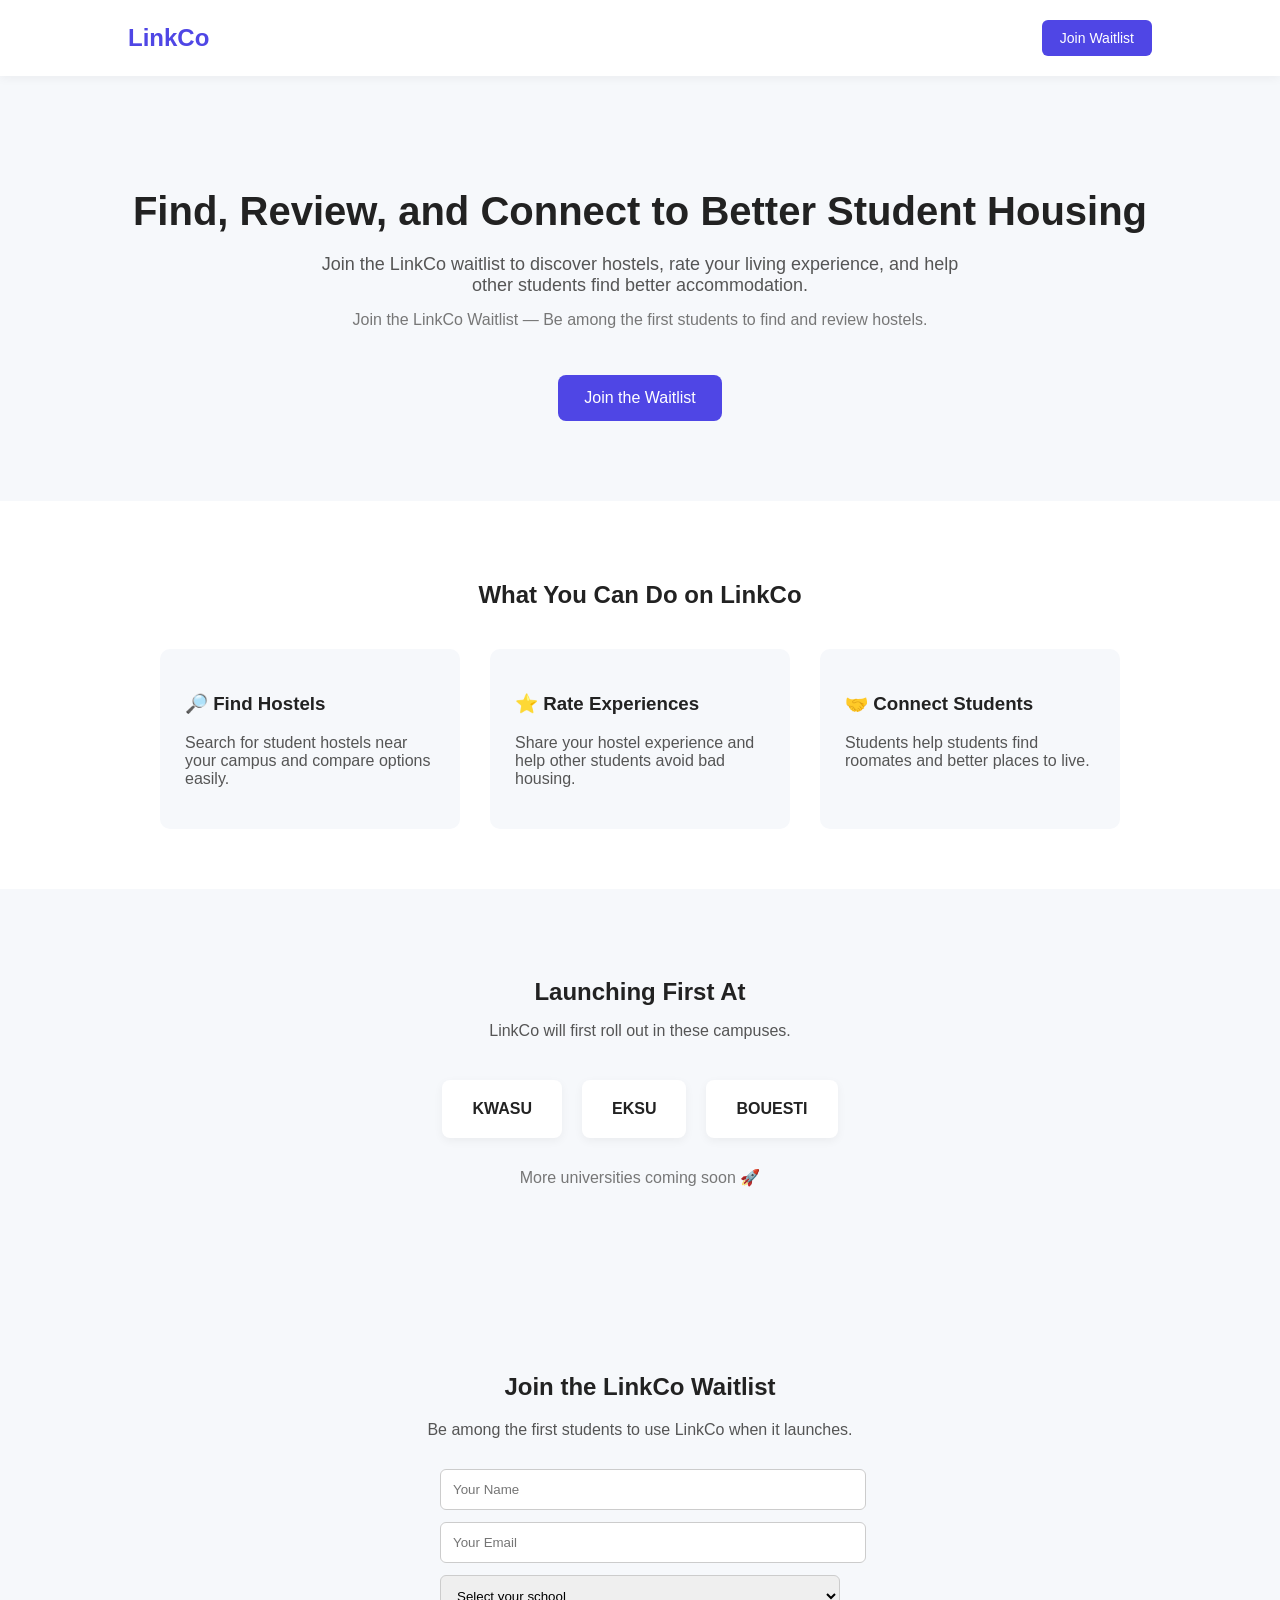
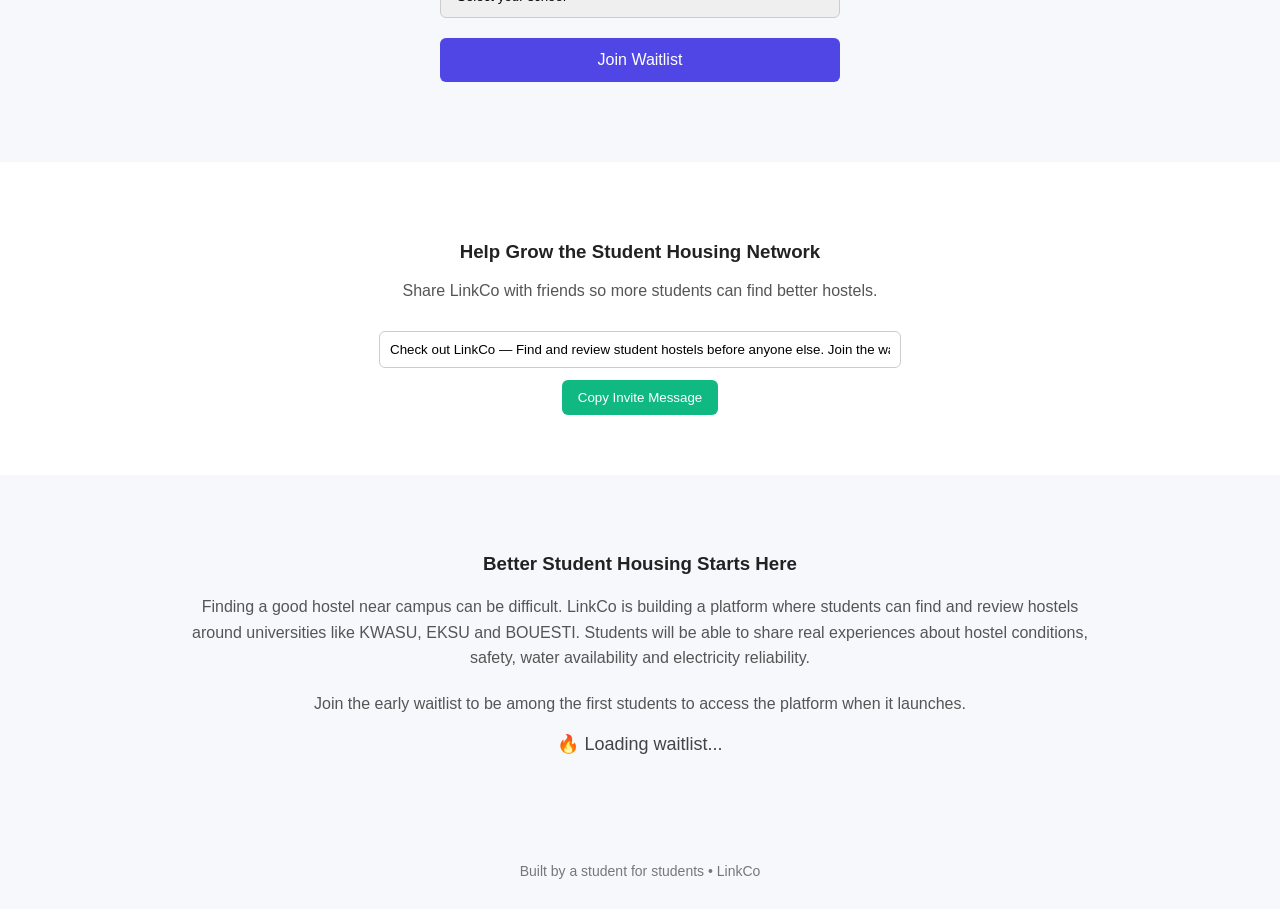
==== waitlist.html @ c8556dd0 "added waitlist page +updates" ====
<!DOCTYPE html>
<html lang="en">
    <head>
        <meta charset="UTF-8">
        <meta name="viewport" content="width=device-width, initial-scale=1.0">
        <title>LinkCo — Student Housing Network</title>
        <meta name="description" content="LinkCo helps students find and review hostels. Launching first at KWASU, EKSU and BOUESTI. Join the waitlist to discover better student housing.">

<meta name="keywords" content="KWASU hostel, EKSU hostel, BOUESTI hostel, student hostel review, hostel near kwasu, hostel near eksu, student housing nigeria,find student hostels">

<meta name="author" content="Adelabu Ayomide Oladiran">
        <style>
            .fade-in {
            opacity:0;
            transform: translateY(20px);
            animation: fadeUp 0.8s ease forwards;
            }
            #submitBtn:hover{
background:#4338ca;
}
            @keyframes fadeUp {
            to {
            opacity:1;
            transform: translateY(0);
            }
            }
            @keyframes popIn{
0%{
opacity:0;
transform:scale(0.95);
}
100%{
opacity:1;
transform:scale(1);
}
}
            </style>
        </head>
        
        <body style="margin:0;font-family:Arial,Helvetica,sans-serif;background:#f6f8fb;color:#222;">
        
        <!-- NAVBAR -->
        <header style="display:flex;justify-content:space-between;align-items:center;padding:20px 10%;background:white;box-shadow:0 2px 10px rgba(0,0,0,0.05);">
        <h2 style="margin:0;color:#4f46e5;">LinkCo</h2>
        <a href="#waitlist" style="text-decoration:none;background:#4f46e5;color:white;padding:10px 18px;border-radius:6px;font-size:14px;">Join Waitlist</a>
        </header>
        <!-- HERO SECTION -->
        <section style="text-align:center;padding:80px 10%; animation-delay:0.2s;" class="fade-in">
        
        <h1 style="font-size:40px;margin-bottom:20px;">
        Find, Review, and Connect to Better Student Housing
        </h1>
        
        <p style="max-width:650px;margin:auto;color:#555;font-size:18px;">
        Join the LinkCo waitlist to discover hostels, rate your living experience, and help other students find better accommodation.
        </p>
        
        <p style="margin-top:15px;color:#777;">
        Join the LinkCo Waitlist — Be among the first students to find and review hostels.
        </p>
        
        <a href="#waitlist" style="display:inline-block;margin-top:30px;background:#4f46e5;color:white;padding:14px 26px;border-radius:8px;text-decoration:none;font-size:16px;">
        Join the Waitlist
        </a> </section>
        <!-- FEATURES -->
<section style="background:white;padding:60px 10%; animation-delay:0.5s;" class="fade-in"  >

<h2 style="text-align:center;margin-bottom:40px;">
What You Can Do on LinkCo
</h2>

<div style="display:flex;flex-wrap:wrap;gap:30px;justify-content:center;">

<div style="background:#f6f8fb;padding:25px;border-radius:10px;width:250px;">
<h3>🔎 Find Hostels</h3>
<p style="color:#555;">Search for student hostels near your campus and compare options easily.</p>
</div>

<div style="background:#f6f8fb;padding:25px;border-radius:10px;width:250px;">
<h3>⭐ Rate Experiences</h3>
<p style="color:#555;">Share your hostel experience and help other students avoid bad housing.</p>
</div>

<div style="background:#f6f8fb;padding:25px;border-radius:10px;width:250px;">
<h3>🤝 Connect Students</h3>
<p style="color:#555;">Students help students find roomates and better places to live.</p>
</div>

</div>

</section>

<section class="fade-in" style="padding:70px 10%; text-align:center; animation-delay:0.5s; background:#f6f8fb;">

    <h2 style="margin-bottom:15px;">Launching First At</h2>
    
    <p style="color:#555; margin-bottom:40px;">
    LinkCo will first roll out in these campuses.
    </p>
    
    <div style="display:flex; justify-content:center; gap:20px; flex-wrap:wrap;">
    
    <div style="background:white;padding:20px 30px;border-radius:8px;box-shadow:0 3px 10px rgba(0,0,0,0.05);font-weight:bold;">
    KWASU
    </div>
    
    <div style="background:white;padding:20px 30px;border-radius:8px;box-shadow:0 3px 10px rgba(0,0,0,0.05);font-weight:bold;">
    EKSU
    </div>
    
    <div style="background:white;padding:20px 30px;border-radius:8px;box-shadow:0 3px 10px rgba(0,0,0,0.05);font-weight:bold;">
    BOUESTI
    </div>
    
    </div>
    <p style="margin-top:30px;color:#777;">
        More universities coming soon 🚀
        </p>
    </section>
 
    <div id="successBox" style="
display:none;
margin:20px auto;
max-width:400px;
padding:14px;
background:#ecfdf5;
color:#065f46;
border:1px solid #34d399;
border-radius:8px;
font-size:14px;
text-align:center;
transition:0.3s;
animation:popIn 0.25s ease;">
🎉 You're on the waitlist!
</div>
    
<div id="errorBox" style="
display:none;
margin:20px auto;
max-width:400px;
padding:14px;
background:#fef2f2;
color:#7f1d1d;
border:1px solid #f87171;
border-radius:8px;
font-size:14px;
text-align:center;
transition:0.3s;
animation:popIn 0.25s ease;">
Something went wrong. Try again.
</div>   

<!-- WAITLIST FORM -->
<section id="waitlist"class="fade-in"  style="padding:80px 10%;text-align:center; animation-delay:0.7s;" >

<h2>Join the LinkCo Waitlist</h2>

<p style="color:#555;margin-bottom:30px;">
Be among the first students to use LinkCo when it launches.
</p>
<input type="hidden" name="_subject" value="New LinkCo Waitlist Signup">
<form id="waitlistForm" style="max-width:400px;margin:auto;">

<input type="text" name="name" placeholder="Your Name" required
style="width:100%;padding:12px;margin-bottom:12px;border:1px solid #ccc;border-radius:6px;">

<input type="email" name="email" placeholder="Your Email" required
style="width:100%;padding:12px;margin-bottom:12px;border:1px solid #ccc;border-radius:6px;">

<select name="school" required
style="width:100%;padding:12px;margin-bottom:20px;border:1px solid #ccc;border-radius:6px;">

<option value="">Select your school</option>
<option value="KWASU">KWASU</option>
<option value="EKSU">EKSU</option>
<option value="BOUESTI">BOUESTI</option>

</select>

<button id="submitBtn" type="submit"
style="width:100%;padding:13px;background:#4f46e5;color:white;border:none;border-radius:6px;font-size:16px;cursor:pointer;">
Join Waitlist
</button>
 
</form>



</section>


<!-- SHARE SECTION -->
<section style="background:white;padding:60px 10%;text-align:center;  animation-delay:0.9s;" class="fade-in">

<h3>Help Grow the Student Housing Network</h3>

<p style="color:#555;">
Share LinkCo with friends so more students can find better hostels.
</p>

<input 
type="text"
value="Check out LinkCo — Find and review student hostels before anyone else. Join the waitlist:https://linkco-student-housing-network-d3c0a8.netlify.app/waitlist.html"
id="shareLink"
readonly
style="width:90%;max-width:500px;padding:10px;border:1px solid #ccc;border-radius:6px;margin-top:15px;"
>

<br>

<button id="copyBtn" onclick="copyLink()" style="
margin-top:12px;
padding:10px 16px;
background:#10b981;
color:white;
border:none;
border-radius:6px;
cursor:pointer;">
Copy Invite Message
</button>

</section>
 
<section style="padding:60px 10%;background:#f6f8fb;max-width:900px;margin:auto;text-align:center;  animation-delay:1.1s">

    <h3>Better Student Housing Starts Here</h3>
    
    <p style="color:#555;line-height:1.6;">
    Finding a good hostel near campus can be difficult. LinkCo is building a platform where students can find and review hostels around universities like KWASU, EKSU and BOUESTI. Students will be able to share real experiences about hostel conditions, safety, water availability and electricity reliability.
    </p>
    
    <p style="color:#555;line-height:1.6;margin-top:20px;">
    Join the early waitlist to be among the first students to access the platform when it launches.
    </p>
    <p id="waitlistCount" style="font-size:18px;color:#444;margin-top:10px;">
        🔥 Loading waitlist...
        </p>
    </section>

<!-- FOOTER -->
<footer style="text-align:center;padding:30px;color:#777;font-size:14px;">
Built by a student for students • LinkCo
</footer>


<script>

const form = document.getElementById("waitlistForm");
const successBox = document.getElementById("successBox");
const errorBox = document.getElementById("errorBox");
const submitBtn = document.getElementById("submitBtn");
form.addEventListener("submit", async function(e){

e.preventDefault();
submitBtn.innerText = "Joining...";
submitBtn.disabled = true;
submitBtn.style.opacity = "0.7";

const formData = new URLSearchParams();

formData.append("name", form.name.value);

formData.append("email", form.email.value);

formData.append("school", form.school.value);

const data = formData;
try {

const response = await fetch("https://script.google.com/macros/s/AKfycbzuzjaLac3OjwZfcj6QIkuxBm0uVNN9k_EVSFVIt6KtNHz25mjp-yKwIPW0Tky-kywh/exec",{
method:"POST",
mode:"cors",
body: data

});
const result = await response.json();

    if(result.status === "success"){  

successBox.style.display="block";

errorBox.style.display="none";

form.reset();

setTimeout(()=>{
successBox.style.display = "none";
},4000);

setTimeout(()=>{
window.location.href = "https://chat.whatsapp.com/HBk9Sh2wXDK5QpDmX1xlK1";
},1500);

}  

else if(result.status === "duplicate"){
    errorBox.innerText="⚠️ This email already joined the waitlist";
errorBox.style.display="block";
successBox.style.display="none";
setTimeout(()=>{
    errorBox.style.display = "none";
},4000);
  
}

else{
 errorBox.innerText="Something went wrong. Try again.";
errorBox.style.display="block";

successBox.style.display="none";

setTimeout(()=>{
errorBox.style.display = "none";
},4000);


} submitBtn.innerText="Join Waitlist";
submitBtn.disabled=false;
submitBtn.style.opacity="1";
} 
catch(error){
    errorBox.innerText = "Network error. Try again.";
    errorBox.style.display="block";
successBox.style.display="none";


setTimeout(()=>{
errorBox.style.display = "none";
},4000);
submitBtn.innerText="Join Waitlist";
submitBtn.disabled=false;
submitBtn.style.opacity="1";

}

});

function copyLink(){

const copyText=document.getElementById("shareLink");
const btn = document.getElementById("copyBtn");
navigator.clipboard.writeText(copyText.value);

const toast = document.getElementById("toast");
btn.innerText ="Copied ✓";
toast.style.opacity = "1";
toast.style.bottom = "50px";

setTimeout(()=>{
toast.style.opacity = "0";
toast.style.bottom = "30px";
btn.innerText = "Copy Invite Message";
},3000);

}
async function loadWaitlistCount() {
  try {

    const res = await fetch("https://script.google.com/macros/s/AKfycbzuzjaLac3OjwZfcj6QIkuxBm0uVNN9k_EVSFVIt6KtNHz25mjp-yKwIPW0Tky-kywh/exec", {
      method: "GET",
      mode: "cors"
    });

    if (!res.ok) throw new Error("Request failed");

    const text = await res.text(); // safer than .json()

    let data;
    try {
      data = JSON.parse(text);
    } catch {
      throw new Error("Invalid JSON response");
    }

    if (!data.total && data.total !== 0) {
      throw new Error("No total in response");
    }

    const count = data.total;

    document.getElementById("waitlistCount").innerText =
      "🔥 " + count + (count == 1 ? " student" : " students") +
      " already joined the waitlist";

  } catch (e) {

    document.getElementById("waitlistCount").innerText =
      "Join the first students on the waitlist 🚀";

    console.error("Waitlist load error:", e);
  }
}
if(navigator.online){
setInterval(loadWaitlistCount,60000);
}
</script>
<div id="toast" style="
position:fixed;
bottom:30px;
left:50%;
transform:translateX(-50%);
background:#111;
color:white;
padding:12px 20px;
border-radius:6px;
font-size:14px;
opacity:0;
pointer-events:none;
transition:opacity 0.3s ease, bottom 0.3s ease;
">
Invite message copied 🎉
</div>
</body>       
</html>
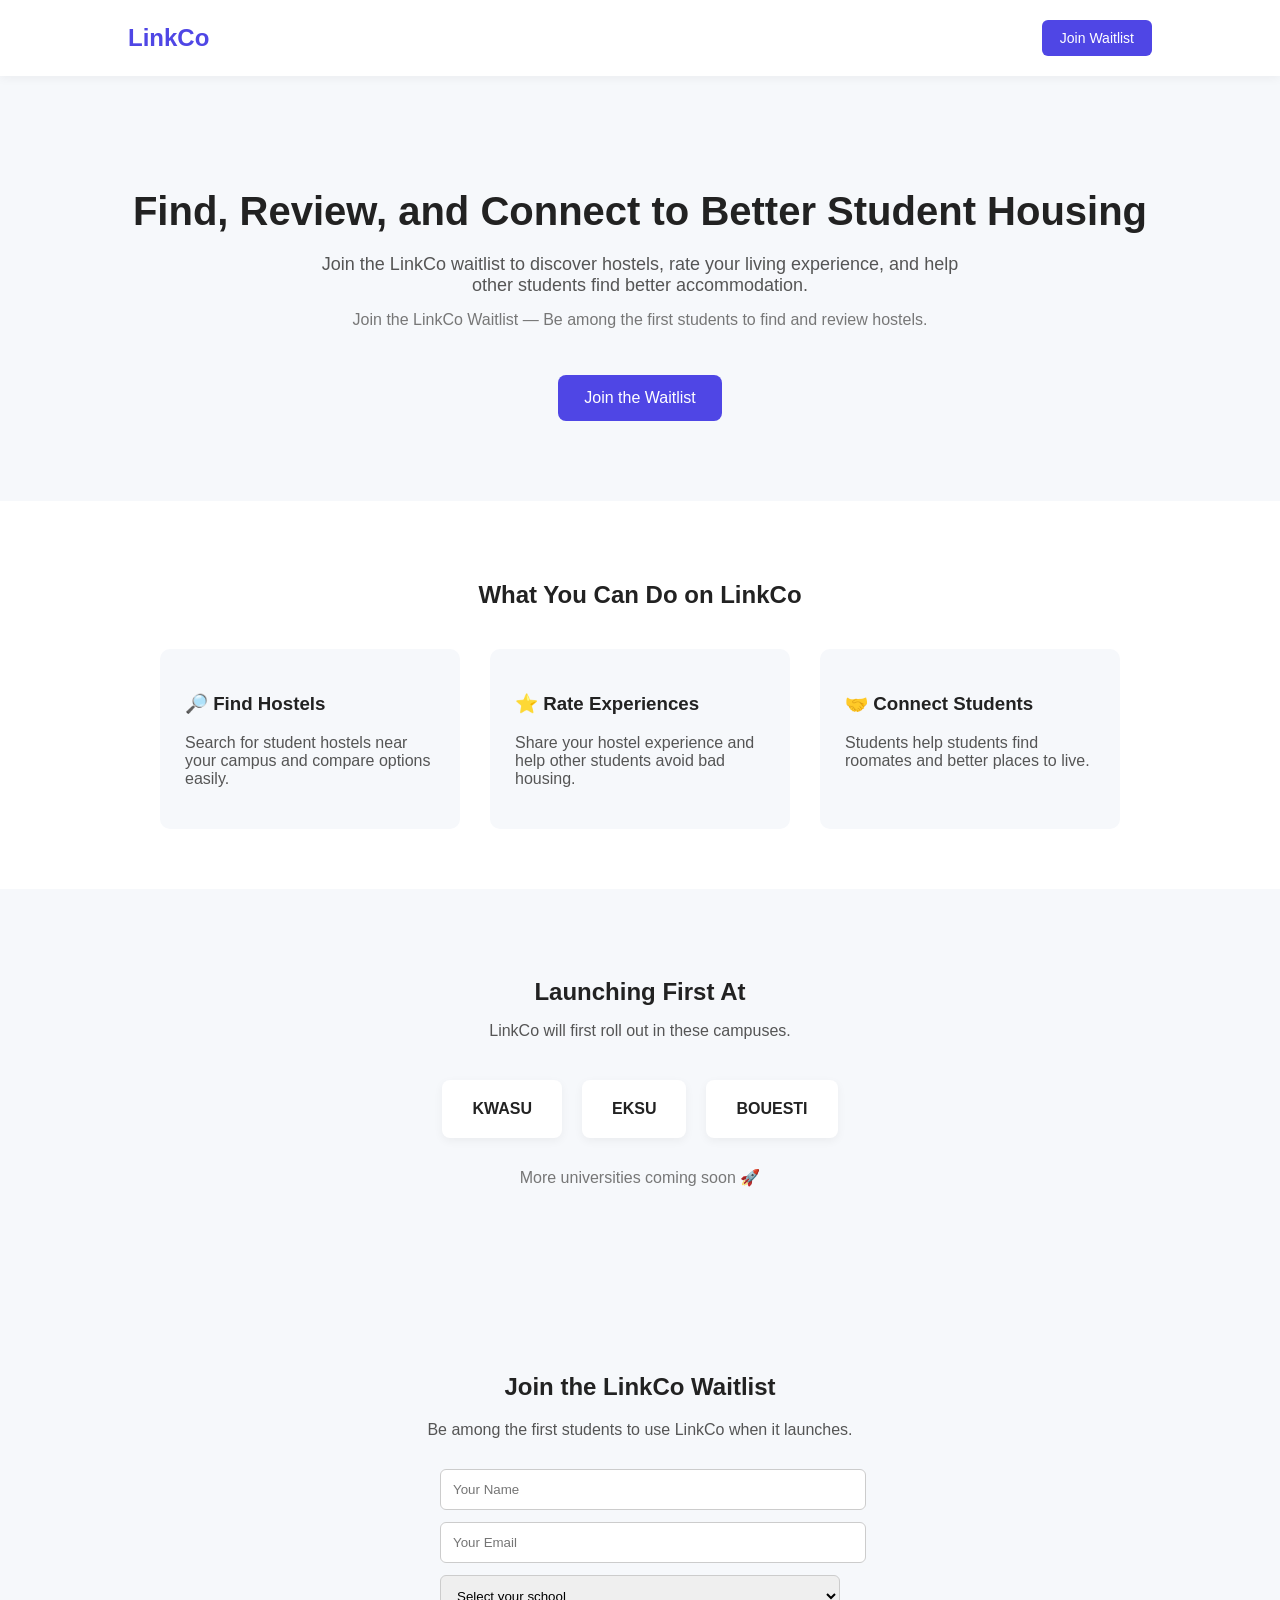
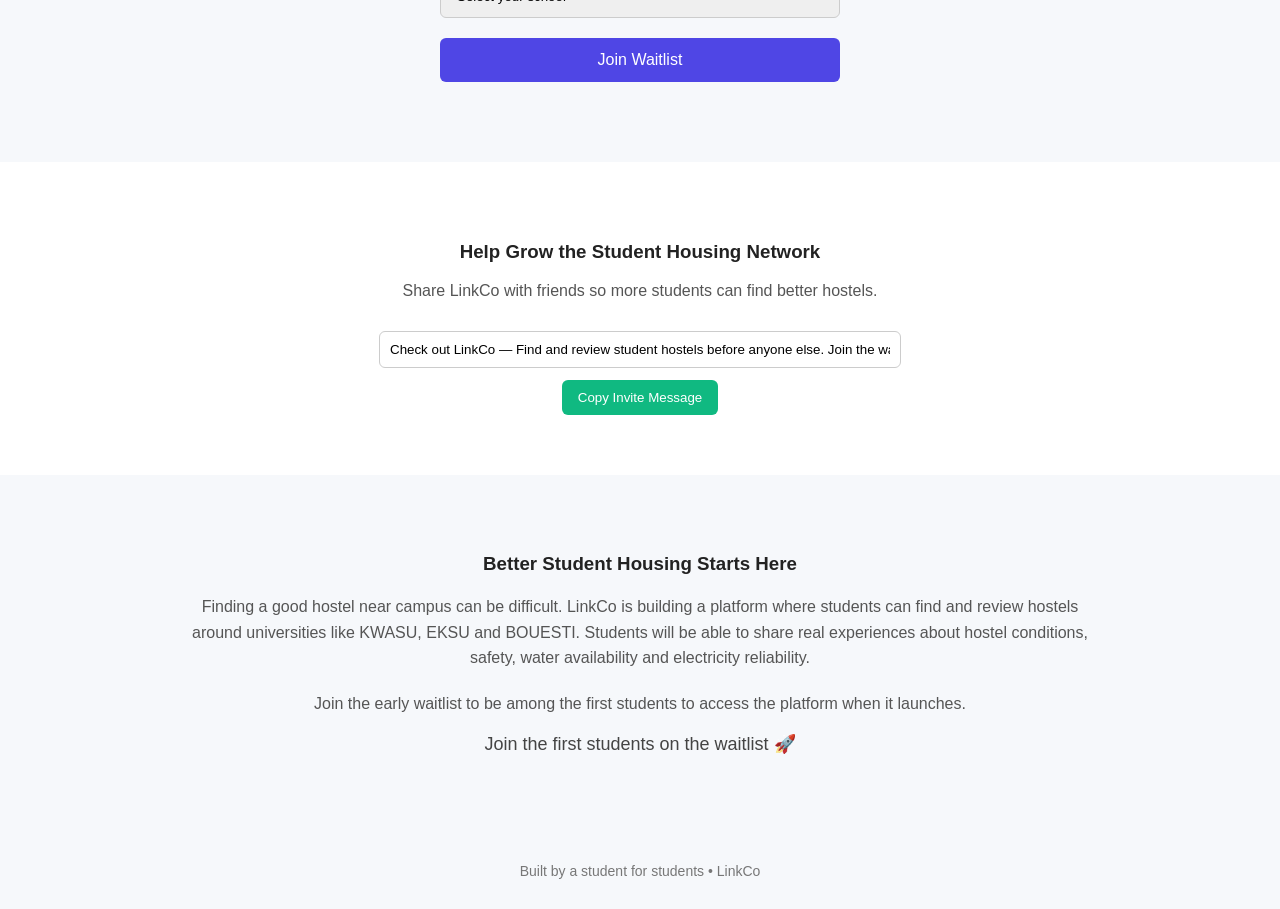
==== commit 82bbb65b: "improved the waitlist ui" ====
--- a/waitlist.html
+++ b/waitlist.html
@@ -33,6 +33,11 @@
 opacity:1;
 transform:scale(1);
 }
+            }
+@keyframes blink {
+  0% {opacity:0;}
+  50% {opacity:1;}
+  100% {opacity:0;}
 }
             </style>
         </head>
@@ -200,7 +205,7 @@
 
 <input 
 type="text"
-value="Check out LinkCo — Find and review student hostels before anyone else. Join the waitlist:https://linkco-student-housing-network-d3c0a8.netlify.app/waitlist.html"
+value="Check out LinkCo — Find and review student hostels before anyone else. Join the waitlist:https://ayinnovation.github.io/linkco/waitlist.html"
 id="shareLink"
 readonly
 style="width:90%;max-width:500px;padding:10px;border:1px solid #ccc;border-radius:6px;margin-top:15px;"
@@ -243,157 +248,7 @@
 </footer>
 
 
-<script>
-
-const form = document.getElementById("waitlistForm");
-const successBox = document.getElementById("successBox");
-const errorBox = document.getElementById("errorBox");
-const submitBtn = document.getElementById("submitBtn");
-form.addEventListener("submit", async function(e){
-
-e.preventDefault();
-submitBtn.innerText = "Joining...";
-submitBtn.disabled = true;
-submitBtn.style.opacity = "0.7";
-
-const formData = new URLSearchParams();
-
-formData.append("name", form.name.value);
-
-formData.append("email", form.email.value);
-
-formData.append("school", form.school.value);
-
-const data = formData;
-try {
-
-const response = await fetch("https://script.google.com/macros/s/AKfycbzuzjaLac3OjwZfcj6QIkuxBm0uVNN9k_EVSFVIt6KtNHz25mjp-yKwIPW0Tky-kywh/exec",{
-method:"POST",
-mode:"cors",
-body: data
-
-});
-const result = await response.json();
-
-    if(result.status === "success"){  
-
-successBox.style.display="block";
-
-errorBox.style.display="none";
-
-form.reset();
-
-setTimeout(()=>{
-successBox.style.display = "none";
-},4000);
-
-setTimeout(()=>{
-window.location.href = "https://chat.whatsapp.com/HBk9Sh2wXDK5QpDmX1xlK1";
-},1500);
-
-}  
-
-else if(result.status === "duplicate"){
-    errorBox.innerText="⚠️ This email already joined the waitlist";
-errorBox.style.display="block";
-successBox.style.display="none";
-setTimeout(()=>{
-    errorBox.style.display = "none";
-},4000);
-  
-}
-
-else{
- errorBox.innerText="Something went wrong. Try again.";
-errorBox.style.display="block";
-
-successBox.style.display="none";
-
-setTimeout(()=>{
-errorBox.style.display = "none";
-},4000);
-
-
-} submitBtn.innerText="Join Waitlist";
-submitBtn.disabled=false;
-submitBtn.style.opacity="1";
-} 
-catch(error){
-    errorBox.innerText = "Network error. Try again.";
-    errorBox.style.display="block";
-successBox.style.display="none";
-
-
-setTimeout(()=>{
-errorBox.style.display = "none";
-},4000);
-submitBtn.innerText="Join Waitlist";
-submitBtn.disabled=false;
-submitBtn.style.opacity="1";
-
-}
-
-});
-
-function copyLink(){
-
-const copyText=document.getElementById("shareLink");
-const btn = document.getElementById("copyBtn");
-navigator.clipboard.writeText(copyText.value);
-
-const toast = document.getElementById("toast");
-btn.innerText ="Copied ✓";
-toast.style.opacity = "1";
-toast.style.bottom = "50px";
-
-setTimeout(()=>{
-toast.style.opacity = "0";
-toast.style.bottom = "30px";
-btn.innerText = "Copy Invite Message";
-},3000);
-
-}
-async function loadWaitlistCount() {
-  try {
-
-    const res = await fetch("https://script.google.com/macros/s/AKfycbzuzjaLac3OjwZfcj6QIkuxBm0uVNN9k_EVSFVIt6KtNHz25mjp-yKwIPW0Tky-kywh/exec", {
-      method: "GET",
-      mode: "cors"
-    });
-
-    if (!res.ok) throw new Error("Request failed");
-
-    const text = await res.text(); // safer than .json()
-
-    let data;
-    try {
-      data = JSON.parse(text);
-    } catch {
-      throw new Error("Invalid JSON response");
-    }
-
-    if (!data.total && data.total !== 0) {
-      throw new Error("No total in response");
-    }
-
-    const count = data.total;
-
-    document.getElementById("waitlistCount").innerText =
-      "🔥 " + count + (count == 1 ? " student" : " students") +
-      " already joined the waitlist";
-
-  } catch (e) {
-
-    document.getElementById("waitlistCount").innerText =
-      "Join the first students on the waitlist 🚀";
-
-    console.error("Waitlist load error:", e);
-  }
-}
-if(navigator.online){
-setInterval(loadWaitlistCount,60000);
-}
-</script>
+
 <div id="toast" style="
 position:fixed;
 bottom:30px;
@@ -410,5 +265,155 @@
 ">
 Invite message copied 🎉
 </div>
+<script>
+
+const form = document.getElementById("waitlistForm");
+const successBox = document.getElementById("successBox");
+const errorBox = document.getElementById("errorBox");
+const submitBtn = document.getElementById("submitBtn");
+form.addEventListener("submit", async function(e){
+
+e.preventDefault();
+submitBtn.innerHTML = "Joining  <span style='animation:blink 1s infinite'>...</span>";
+submitBtn.disabled = true;
+submitBtn.style.opacity = "0.7";
+
+const formData = new URLSearchParams();
+
+formData.append("name", form.name.value);
+
+formData.append("email", form.email.value);
+
+formData.append("school", form.school.value);
+
+const data = formData;
+try {
+  const response = await fetch("https://script.google.com/macros/s/AKfycbzpTEUHuDYGcY-eReNEYF1MD7jtOJ-FikygMhwE59XFXT2MT7fRXiaOddGWqzjoBIsN/exec", {
+    method: "POST",
+    mode: "cors",
+    body: data
+  });
+
+  const result = await response.json();
+
+  if (!result || !result.status) {
+    throw new Error("Invalid response from server");
+  }
+
+  if (result.status === "success") {
+
+    successBox.innerText = "🎉 You're on the waitlist!";
+    successBox.style.display = "block";
+    errorBox.style.display = "none";
+
+    form.reset();
+    submitBtn.innerHTML = "join waitlist";
+    submitBtn.disabled = false;
+submitBtn.style.opacity = "1";
+
+    setTimeout(() => {
+      successBox.style.display = "none";
+    }, 4000);
+
+    setTimeout(() => {
+      window.location.href = "https://chat.whatsapp.com/HBk9Sh2wXDK5QpDmX1xlK1";
+    }, 1500);
+
+  } else if (result.status === "duplicate") {
+
+    errorBox.innerText = "⚠️ This email already joined the waitlist";
+    errorBox.style.display = "block";
+    successBox.style.display = "none";
+    submitBtn.innerHTML = "join waitlist";
+    submitBtn.disabled = false;
+submitBtn.style.opacity = "1";
+
+    setTimeout(() => {
+      errorBox.style.display = "none";
+    }, 4000);
+
+  } else {
+    submitBtn.innerHTML = "join waitlist";
+     submitBtn.disabled = false;
+submitBtn.style.opacity = "1";
+
+    throw new Error("Unexpected response");
+   
+  }
+
+} catch (error) {
+
+  errorBox.innerText = "Network error. Try again.";
+  errorBox.style.display = "block";
+  successBox.style.display = "none";
+
+  setTimeout(() => {
+    errorBox.style.display = "none";
+  }, 4000);
+  submitBtn.innerHTML = "join waitlist";
+  submitBtn.disabled = false;
+submitBtn.style.opacity = "1";
+
+
+}
+});
+function copyLink(){
+const copyText=document.getElementById("shareLink");
+const btn = document.getElementById("copyBtn");
+navigator.clipboard.writeText(copyText.value);
+
+const toast = document.getElementById("toast");
+btn.innerText ="Copied ✓";
+toast.style.opacity = "1";
+toast.style.bottom = "50px";
+
+setTimeout(()=>{
+toast.style.opacity = "0";
+toast.style.bottom = "30px";
+btn.innerText = "Copy Invite Message";
+},3000);
+
+}
+async function loadWaitlistCount() {
+  try {
+
+    const res = await fetch("https://script.google.com/macros/s/AKfycbzpTEUHuDYGcY-eReNEYF1MD7jtOJ-FikygMhwE59XFXT2MT7fRXiaOddGWqzjoBIsN/exec", {
+      method: "GET",
+      mode: "cors"
+    });
+
+    if (!res.ok) throw new Error("Request failed");
+
+    const text = await res.text(); // safer than .json()
+
+    let data;
+    try {
+      data = JSON.parse(text);
+    } catch {
+      throw new Error("Invalid JSON response");
+    }
+
+    if (!data.total && data.total !== 0) {
+      throw new Error("No total in response");
+    }
+
+    const count = data.total -3;//adjust for header rows in sheet
+
+    document.getElementById("waitlistCount").innerText =
+      "🔥 " + count + (count == 1 ? " student" : " students") +
+      " already joined the waitlist";
+
+  } catch (e) {
+
+    document.getElementById("waitlistCount").innerText =
+      "Join the first students on the waitlist 🚀";
+
+    console.error("Waitlist load error:", e);
+  }
+}
+loadWaitlistCount();
+setInterval(loadWaitlistCount,20000);
+
+</script>
 </body>       
 </html>
